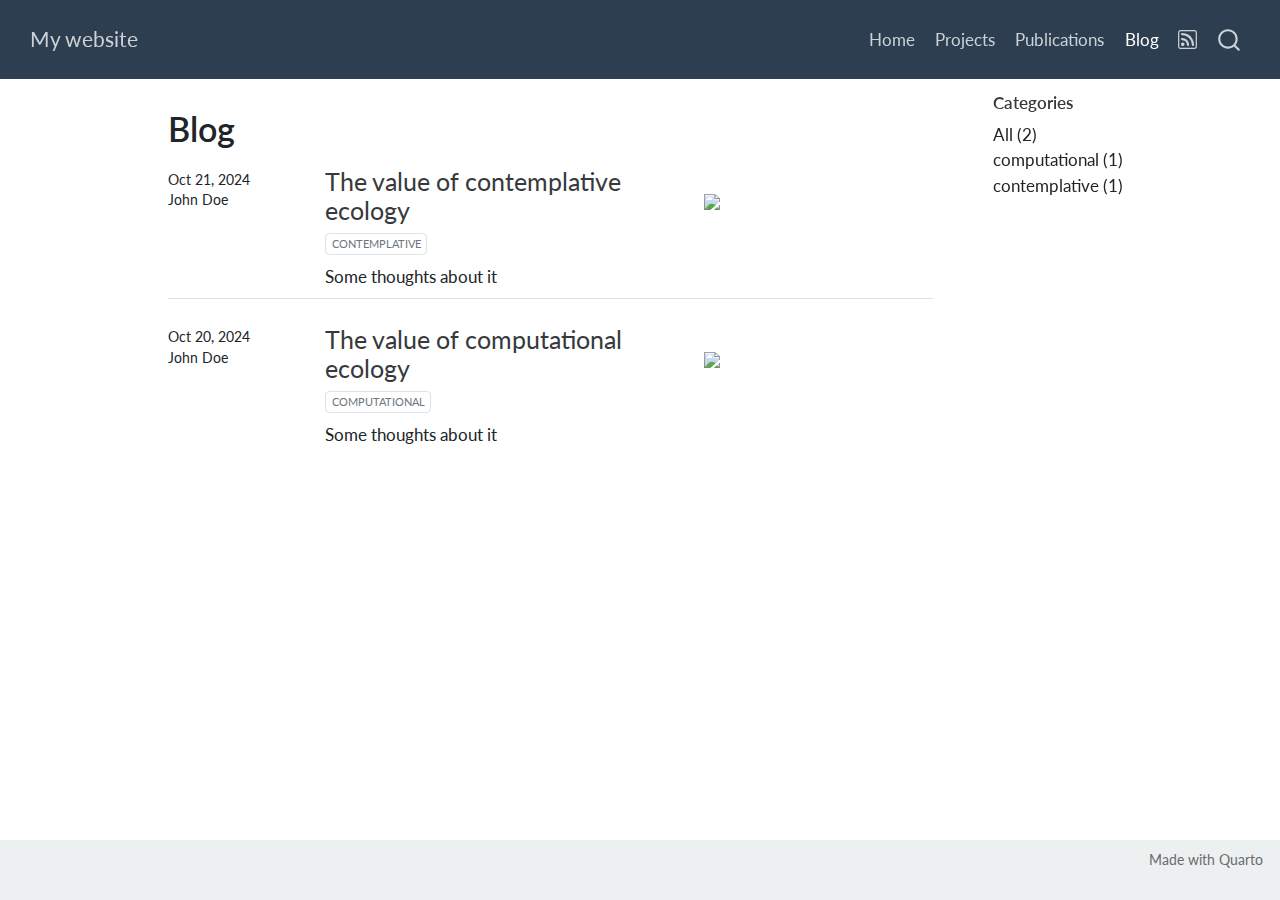
==== Blog.html @ b621f3d0 "Built site for gh-pages" ====
<!DOCTYPE html>
<html xmlns="http://www.w3.org/1999/xhtml" lang="en" xml:lang="en"><head>

<meta charset="utf-8">
<meta name="generator" content="quarto-1.6.40">

<meta name="viewport" content="width=device-width, initial-scale=1.0, user-scalable=yes">


<title>Blog – My website</title>
<style>
code{white-space: pre-wrap;}
span.smallcaps{font-variant: small-caps;}
div.columns{display: flex; gap: min(4vw, 1.5em);}
div.column{flex: auto; overflow-x: auto;}
div.hanging-indent{margin-left: 1.5em; text-indent: -1.5em;}
ul.task-list{list-style: none;}
ul.task-list li input[type="checkbox"] {
  width: 0.8em;
  margin: 0 0.8em 0.2em -1em; /* quarto-specific, see https://github.com/quarto-dev/quarto-cli/issues/4556 */ 
  vertical-align: middle;
}
</style>


<script src="site_libs/quarto-nav/quarto-nav.js"></script>
<script src="site_libs/quarto-nav/headroom.min.js"></script>
<script src="site_libs/clipboard/clipboard.min.js"></script>
<script src="site_libs/quarto-search/autocomplete.umd.js"></script>
<script src="site_libs/quarto-search/fuse.min.js"></script>
<script src="site_libs/quarto-search/quarto-search.js"></script>
<meta name="quarto:offset" content="./">
<script src="site_libs/quarto-listing/list.min.js"></script>
<script src="site_libs/quarto-listing/quarto-listing.js"></script>
<script src="site_libs/quarto-html/quarto.js"></script>
<script src="site_libs/quarto-html/popper.min.js"></script>
<script src="site_libs/quarto-html/tippy.umd.min.js"></script>
<script src="site_libs/quarto-html/anchor.min.js"></script>
<link href="site_libs/quarto-html/tippy.css" rel="stylesheet">
<link href="site_libs/quarto-html/quarto-syntax-highlighting-549806ee2085284f45b00abea8c6df48.css" rel="stylesheet" id="quarto-text-highlighting-styles">
<script src="site_libs/bootstrap/bootstrap.min.js"></script>
<link href="site_libs/bootstrap/bootstrap-icons.css" rel="stylesheet">
<link href="site_libs/bootstrap/bootstrap-86e92653beff6e8cae63ef838de4078b.min.css" rel="stylesheet" append-hash="true" id="quarto-bootstrap" data-mode="light">
<script id="quarto-search-options" type="application/json">{
  "location": "navbar",
  "copy-button": false,
  "collapse-after": 3,
  "panel-placement": "end",
  "type": "overlay",
  "limit": 50,
  "keyboard-shortcut": [
    "f",
    "/",
    "s"
  ],
  "show-item-context": false,
  "language": {
    "search-no-results-text": "No results",
    "search-matching-documents-text": "matching documents",
    "search-copy-link-title": "Copy link to search",
    "search-hide-matches-text": "Hide additional matches",
    "search-more-match-text": "more match in this document",
    "search-more-matches-text": "more matches in this document",
    "search-clear-button-title": "Clear",
    "search-text-placeholder": "",
    "search-detached-cancel-button-title": "Cancel",
    "search-submit-button-title": "Submit",
    "search-label": "Search"
  }
}</script>
<script>

  window.document.addEventListener("DOMContentLoaded", function (_event) {
    const listingTargetEl = window.document.querySelector('#listing-listing .list');
    if (!listingTargetEl) {
      // No listing discovered, do not attach.
      return; 
    }

    const options = {
      valueNames: ['listing-date','listing-title','listing-author','listing-image','listing-description','listing-categories',{ data: ['index'] },{ data: ['categories'] },{ data: ['listing-date-sort'] },{ data: ['listing-file-modified-sort'] }],
      
      searchColumns: ["listing-date","listing-title","listing-author","listing-image","listing-description","listing-categories"],
    };

    window['quarto-listings'] = window['quarto-listings'] || {};
    window['quarto-listings']['listing-listing'] = new List('listing-listing', options);

    if (window['quarto-listing-loaded']) {
      window['quarto-listing-loaded']();
    }
  });

  window.addEventListener('hashchange',() => {
    if (window['quarto-listing-loaded']) {
      window['quarto-listing-loaded']();
    }
  })
  </script>

  <script src="https://cdnjs.cloudflare.com/polyfill/v3/polyfill.min.js?features=es6"></script>
  <script src="https://cdn.jsdelivr.net/npm/mathjax@3/es5/tex-chtml-full.js" type="text/javascript"></script>

<script type="text/javascript">
const typesetMath = (el) => {
  if (window.MathJax) {
    // MathJax Typeset
    window.MathJax.typeset([el]);
  } else if (window.katex) {
    // KaTeX Render
    var mathElements = el.getElementsByClassName("math");
    var macros = [];
    for (var i = 0; i < mathElements.length; i++) {
      var texText = mathElements[i].firstChild;
      if (mathElements[i].tagName == "SPAN") {
        window.katex.render(texText.data, mathElements[i], {
          displayMode: mathElements[i].classList.contains('display'),
          throwOnError: false,
          macros: macros,
          fleqn: false
        });
      }
    }
  }
}
window.Quarto = {
  typesetMath
};
</script>

<link rel="stylesheet" href="styles.css">
<link rel="alternate" type="application/rss+xml" title="My website" href="Blog.xml" data-external="1"><meta property="og:title" content="Blog – My website">
<meta property="og:site_name" content="My website">
<meta name="twitter:title" content="Blog – My website">
<meta name="twitter:card" content="summary">
</head>

<body class="nav-fixed">

<div id="quarto-search-results"></div>
  <header id="quarto-header" class="headroom fixed-top">
    <nav class="navbar navbar-expand-lg " data-bs-theme="dark">
      <div class="navbar-container container-fluid">
      <div class="navbar-brand-container mx-auto">
    <a class="navbar-brand" href="./index.html">
    <span class="navbar-title">My website</span>
    </a>
  </div>
            <div id="quarto-search" class="" title="Search"></div>
          <button class="navbar-toggler" type="button" data-bs-toggle="collapse" data-bs-target="#navbarCollapse" aria-controls="navbarCollapse" role="menu" aria-expanded="false" aria-label="Toggle navigation" onclick="if (window.quartoToggleHeadroom) { window.quartoToggleHeadroom(); }">
  <span class="navbar-toggler-icon"></span>
</button>
          <div class="collapse navbar-collapse" id="navbarCollapse">
            <ul class="navbar-nav navbar-nav-scroll ms-auto">
  <li class="nav-item">
    <a class="nav-link" href="./index.html"> 
<span class="menu-text">Home</span></a>
  </li>  
  <li class="nav-item">
    <a class="nav-link" href="./Projects.html"> 
<span class="menu-text">Projects</span></a>
  </li>  
  <li class="nav-item">
    <a class="nav-link" href="./Publications.html"> 
<span class="menu-text">Publications</span></a>
  </li>  
  <li class="nav-item">
    <a class="nav-link active" href="./Blog.html" aria-current="page"> 
<span class="menu-text">Blog</span></a>
  </li>  
  <li class="nav-item compact">
    <a class="nav-link" href="./index.xml"> <i class="bi bi-rss" role="img">
</i> 
<span class="menu-text"></span></a>
  </li>  
</ul>
          </div> <!-- /navcollapse -->
            <div class="quarto-navbar-tools">
</div>
      </div> <!-- /container-fluid -->
    </nav>
</header>
<!-- content -->
<div id="quarto-content" class="quarto-container page-columns page-rows-contents page-layout-article page-navbar">
<!-- sidebar -->
<!-- margin-sidebar -->
    <div id="quarto-margin-sidebar" class="sidebar margin-sidebar">
    <h5 class="quarto-listing-category-title">Categories</h5><div class="quarto-listing-category category-default"><div class="category" data-category="">All <span class="quarto-category-count">(2)</span></div><div class="category" data-category="Y29tcHV0YXRpb25hbA==">computational <span class="quarto-category-count">(1)</span></div><div class="category" data-category="Y29udGVtcGxhdGl2ZQ==">contemplative <span class="quarto-category-count">(1)</span></div></div></div>
<!-- main -->
<main class="content" id="quarto-document-content">

<header id="title-block-header" class="quarto-title-block default">
<div class="quarto-title">
<h1 class="title">Blog</h1>
</div>



<div class="quarto-title-meta">

    
  
    
  </div>
  


</header>






<div class="quarto-listing quarto-listing-container-default" id="listing-listing">
<div class="list quarto-listing-default">
<div class="quarto-post image-right" data-index="0" data-categories="Y29udGVtcGxhdGl2ZQ==" data-listing-date-sort="1729468800000" data-listing-file-modified-sort="1739900076590" data-listing-date-modified-sort="NaN" data-listing-reading-time-sort="1" data-listing-word-count-sort="1">
<div class="thumbnail">
<p><a href="./posts/another-post.html" class="no-external"></a></p><a href="./posts/another-post.html" class="no-external">
<p class="card-img-top"><img src="projects/contemplation.jpg"  class="thumbnail-image card-img"/></p>
</a><p><a href="./posts/another-post.html" class="no-external"></a></p>
</div>
<div class="body">
<h3 class="no-anchor listing-title">
<a href="./posts/another-post.html" class="no-external">The value of contemplative ecology</a>
</h3>
<div class="listing-subtitle">
<a href="./posts/another-post.html" class="no-external"></a>
</div>
<div class="listing-categories">
<div class="listing-category" onclick="window.quartoListingCategory('Y29udGVtcGxhdGl2ZQ=='); return false;">
contemplative
</div>
</div>
<div class="listing-description">
<a href="./posts/another-post.html" class="no-external">Some thoughts about it</a>
</div>
</div>
<div class="metadata">
<a href="./posts/another-post.html" class="no-external">
<div class="listing-date">
Oct 21, 2024
</div>
<div class="listing-author">
John Doe
</div>
</a>
</div>
</div>
<div class="quarto-post image-right" data-index="1" data-categories="Y29tcHV0YXRpb25hbA==" data-listing-date-sort="1729382400000" data-listing-file-modified-sort="1739900076590" data-listing-date-modified-sort="NaN" data-listing-reading-time-sort="1" data-listing-word-count-sort="1">
<div class="thumbnail">
<p><a href="./posts/new-post.html" class="no-external"></a></p><a href="./posts/new-post.html" class="no-external">
<p class="card-img-top"><img src="projects/code.jpg"  class="thumbnail-image card-img"/></p>
</a><p><a href="./posts/new-post.html" class="no-external"></a></p>
</div>
<div class="body">
<h3 class="no-anchor listing-title">
<a href="./posts/new-post.html" class="no-external">The value of computational ecology</a>
</h3>
<div class="listing-subtitle">
<a href="./posts/new-post.html" class="no-external"></a>
</div>
<div class="listing-categories">
<div class="listing-category" onclick="window.quartoListingCategory('Y29tcHV0YXRpb25hbA=='); return false;">
computational
</div>
</div>
<div class="listing-description">
<a href="./posts/new-post.html" class="no-external">Some thoughts about it</a>
</div>
</div>
<div class="metadata">
<a href="./posts/new-post.html" class="no-external">
<div class="listing-date">
Oct 20, 2024
</div>
<div class="listing-author">
John Doe
</div>
</a>
</div>
</div>
</div>
<div class="listing-no-matching d-none">
No matching items
</div>
</div></main> <!-- /main -->
<script id="quarto-html-after-body" type="application/javascript">
window.document.addEventListener("DOMContentLoaded", function (event) {
  const toggleBodyColorMode = (bsSheetEl) => {
    const mode = bsSheetEl.getAttribute("data-mode");
    const bodyEl = window.document.querySelector("body");
    if (mode === "dark") {
      bodyEl.classList.add("quarto-dark");
      bodyEl.classList.remove("quarto-light");
    } else {
      bodyEl.classList.add("quarto-light");
      bodyEl.classList.remove("quarto-dark");
    }
  }
  const toggleBodyColorPrimary = () => {
    const bsSheetEl = window.document.querySelector("link#quarto-bootstrap");
    if (bsSheetEl) {
      toggleBodyColorMode(bsSheetEl);
    }
  }
  toggleBodyColorPrimary();  
  const icon = "";
  const anchorJS = new window.AnchorJS();
  anchorJS.options = {
    placement: 'right',
    icon: icon
  };
  anchorJS.add('.anchored');
  const isCodeAnnotation = (el) => {
    for (const clz of el.classList) {
      if (clz.startsWith('code-annotation-')) {                     
        return true;
      }
    }
    return false;
  }
  const onCopySuccess = function(e) {
    // button target
    const button = e.trigger;
    // don't keep focus
    button.blur();
    // flash "checked"
    button.classList.add('code-copy-button-checked');
    var currentTitle = button.getAttribute("title");
    button.setAttribute("title", "Copied!");
    let tooltip;
    if (window.bootstrap) {
      button.setAttribute("data-bs-toggle", "tooltip");
      button.setAttribute("data-bs-placement", "left");
      button.setAttribute("data-bs-title", "Copied!");
      tooltip = new bootstrap.Tooltip(button, 
        { trigger: "manual", 
          customClass: "code-copy-button-tooltip",
          offset: [0, -8]});
      tooltip.show();    
    }
    setTimeout(function() {
      if (tooltip) {
        tooltip.hide();
        button.removeAttribute("data-bs-title");
        button.removeAttribute("data-bs-toggle");
        button.removeAttribute("data-bs-placement");
      }
      button.setAttribute("title", currentTitle);
      button.classList.remove('code-copy-button-checked');
    }, 1000);
    // clear code selection
    e.clearSelection();
  }
  const getTextToCopy = function(trigger) {
      const codeEl = trigger.previousElementSibling.cloneNode(true);
      for (const childEl of codeEl.children) {
        if (isCodeAnnotation(childEl)) {
          childEl.remove();
        }
      }
      return codeEl.innerText;
  }
  const clipboard = new window.ClipboardJS('.code-copy-button:not([data-in-quarto-modal])', {
    text: getTextToCopy
  });
  clipboard.on('success', onCopySuccess);
  if (window.document.getElementById('quarto-embedded-source-code-modal')) {
    const clipboardModal = new window.ClipboardJS('.code-copy-button[data-in-quarto-modal]', {
      text: getTextToCopy,
      container: window.document.getElementById('quarto-embedded-source-code-modal')
    });
    clipboardModal.on('success', onCopySuccess);
  }
    var localhostRegex = new RegExp(/^(?:http|https):\/\/localhost\:?[0-9]*\//);
    var mailtoRegex = new RegExp(/^mailto:/);
      var filterRegex = new RegExp("https:\/\/Sara-Baldinelli\.github\.io\/SaraBaldinelli");
    var isInternal = (href) => {
        return filterRegex.test(href) || localhostRegex.test(href) || mailtoRegex.test(href);
    }
    // Inspect non-navigation links and adorn them if external
 	var links = window.document.querySelectorAll('a[href]:not(.nav-link):not(.navbar-brand):not(.toc-action):not(.sidebar-link):not(.sidebar-item-toggle):not(.pagination-link):not(.no-external):not([aria-hidden]):not(.dropdown-item):not(.quarto-navigation-tool):not(.about-link)');
    for (var i=0; i<links.length; i++) {
      const link = links[i];
      if (!isInternal(link.href)) {
        // undo the damage that might have been done by quarto-nav.js in the case of
        // links that we want to consider external
        if (link.dataset.originalHref !== undefined) {
          link.href = link.dataset.originalHref;
        }
      }
    }
  function tippyHover(el, contentFn, onTriggerFn, onUntriggerFn) {
    const config = {
      allowHTML: true,
      maxWidth: 500,
      delay: 100,
      arrow: false,
      appendTo: function(el) {
          return el.parentElement;
      },
      interactive: true,
      interactiveBorder: 10,
      theme: 'quarto',
      placement: 'bottom-start',
    };
    if (contentFn) {
      config.content = contentFn;
    }
    if (onTriggerFn) {
      config.onTrigger = onTriggerFn;
    }
    if (onUntriggerFn) {
      config.onUntrigger = onUntriggerFn;
    }
    window.tippy(el, config); 
  }
  const noterefs = window.document.querySelectorAll('a[role="doc-noteref"]');
  for (var i=0; i<noterefs.length; i++) {
    const ref = noterefs[i];
    tippyHover(ref, function() {
      // use id or data attribute instead here
      let href = ref.getAttribute('data-footnote-href') || ref.getAttribute('href');
      try { href = new URL(href).hash; } catch {}
      const id = href.replace(/^#\/?/, "");
      const note = window.document.getElementById(id);
      if (note) {
        return note.innerHTML;
      } else {
        return "";
      }
    });
  }
  const xrefs = window.document.querySelectorAll('a.quarto-xref');
  const processXRef = (id, note) => {
    // Strip column container classes
    const stripColumnClz = (el) => {
      el.classList.remove("page-full", "page-columns");
      if (el.children) {
        for (const child of el.children) {
          stripColumnClz(child);
        }
      }
    }
    stripColumnClz(note)
    if (id === null || id.startsWith('sec-')) {
      // Special case sections, only their first couple elements
      const container = document.createElement("div");
      if (note.children && note.children.length > 2) {
        container.appendChild(note.children[0].cloneNode(true));
        for (let i = 1; i < note.children.length; i++) {
          const child = note.children[i];
          if (child.tagName === "P" && child.innerText === "") {
            continue;
          } else {
            container.appendChild(child.cloneNode(true));
            break;
          }
        }
        if (window.Quarto?.typesetMath) {
          window.Quarto.typesetMath(container);
        }
        return container.innerHTML
      } else {
        if (window.Quarto?.typesetMath) {
          window.Quarto.typesetMath(note);
        }
        return note.innerHTML;
      }
    } else {
      // Remove any anchor links if they are present
      const anchorLink = note.querySelector('a.anchorjs-link');
      if (anchorLink) {
        anchorLink.remove();
      }
      if (window.Quarto?.typesetMath) {
        window.Quarto.typesetMath(note);
      }
      if (note.classList.contains("callout")) {
        return note.outerHTML;
      } else {
        return note.innerHTML;
      }
    }
  }
  for (var i=0; i<xrefs.length; i++) {
    const xref = xrefs[i];
    tippyHover(xref, undefined, function(instance) {
      instance.disable();
      let url = xref.getAttribute('href');
      let hash = undefined; 
      if (url.startsWith('#')) {
        hash = url;
      } else {
        try { hash = new URL(url).hash; } catch {}
      }
      if (hash) {
        const id = hash.replace(/^#\/?/, "");
        const note = window.document.getElementById(id);
        if (note !== null) {
          try {
            const html = processXRef(id, note.cloneNode(true));
            instance.setContent(html);
          } finally {
            instance.enable();
            instance.show();
          }
        } else {
          // See if we can fetch this
          fetch(url.split('#')[0])
          .then(res => res.text())
          .then(html => {
            const parser = new DOMParser();
            const htmlDoc = parser.parseFromString(html, "text/html");
            const note = htmlDoc.getElementById(id);
            if (note !== null) {
              const html = processXRef(id, note);
              instance.setContent(html);
            } 
          }).finally(() => {
            instance.enable();
            instance.show();
          });
        }
      } else {
        // See if we can fetch a full url (with no hash to target)
        // This is a special case and we should probably do some content thinning / targeting
        fetch(url)
        .then(res => res.text())
        .then(html => {
          const parser = new DOMParser();
          const htmlDoc = parser.parseFromString(html, "text/html");
          const note = htmlDoc.querySelector('main.content');
          if (note !== null) {
            // This should only happen for chapter cross references
            // (since there is no id in the URL)
            // remove the first header
            if (note.children.length > 0 && note.children[0].tagName === "HEADER") {
              note.children[0].remove();
            }
            const html = processXRef(null, note);
            instance.setContent(html);
          } 
        }).finally(() => {
          instance.enable();
          instance.show();
        });
      }
    }, function(instance) {
    });
  }
      let selectedAnnoteEl;
      const selectorForAnnotation = ( cell, annotation) => {
        let cellAttr = 'data-code-cell="' + cell + '"';
        let lineAttr = 'data-code-annotation="' +  annotation + '"';
        const selector = 'span[' + cellAttr + '][' + lineAttr + ']';
        return selector;
      }
      const selectCodeLines = (annoteEl) => {
        const doc = window.document;
        const targetCell = annoteEl.getAttribute("data-target-cell");
        const targetAnnotation = annoteEl.getAttribute("data-target-annotation");
        const annoteSpan = window.document.querySelector(selectorForAnnotation(targetCell, targetAnnotation));
        const lines = annoteSpan.getAttribute("data-code-lines").split(",");
        const lineIds = lines.map((line) => {
          return targetCell + "-" + line;
        })
        let top = null;
        let height = null;
        let parent = null;
        if (lineIds.length > 0) {
            //compute the position of the single el (top and bottom and make a div)
            const el = window.document.getElementById(lineIds[0]);
            top = el.offsetTop;
            height = el.offsetHeight;
            parent = el.parentElement.parentElement;
          if (lineIds.length > 1) {
            const lastEl = window.document.getElementById(lineIds[lineIds.length - 1]);
            const bottom = lastEl.offsetTop + lastEl.offsetHeight;
            height = bottom - top;
          }
          if (top !== null && height !== null && parent !== null) {
            // cook up a div (if necessary) and position it 
            let div = window.document.getElementById("code-annotation-line-highlight");
            if (div === null) {
              div = window.document.createElement("div");
              div.setAttribute("id", "code-annotation-line-highlight");
              div.style.position = 'absolute';
              parent.appendChild(div);
            }
            div.style.top = top - 2 + "px";
            div.style.height = height + 4 + "px";
            div.style.left = 0;
            let gutterDiv = window.document.getElementById("code-annotation-line-highlight-gutter");
            if (gutterDiv === null) {
              gutterDiv = window.document.createElement("div");
              gutterDiv.setAttribute("id", "code-annotation-line-highlight-gutter");
              gutterDiv.style.position = 'absolute';
              const codeCell = window.document.getElementById(targetCell);
              const gutter = codeCell.querySelector('.code-annotation-gutter');
              gutter.appendChild(gutterDiv);
            }
            gutterDiv.style.top = top - 2 + "px";
            gutterDiv.style.height = height + 4 + "px";
          }
          selectedAnnoteEl = annoteEl;
        }
      };
      const unselectCodeLines = () => {
        const elementsIds = ["code-annotation-line-highlight", "code-annotation-line-highlight-gutter"];
        elementsIds.forEach((elId) => {
          const div = window.document.getElementById(elId);
          if (div) {
            div.remove();
          }
        });
        selectedAnnoteEl = undefined;
      };
        // Handle positioning of the toggle
    window.addEventListener(
      "resize",
      throttle(() => {
        elRect = undefined;
        if (selectedAnnoteEl) {
          selectCodeLines(selectedAnnoteEl);
        }
      }, 10)
    );
    function throttle(fn, ms) {
    let throttle = false;
    let timer;
      return (...args) => {
        if(!throttle) { // first call gets through
            fn.apply(this, args);
            throttle = true;
        } else { // all the others get throttled
            if(timer) clearTimeout(timer); // cancel #2
            timer = setTimeout(() => {
              fn.apply(this, args);
              timer = throttle = false;
            }, ms);
        }
      };
    }
      // Attach click handler to the DT
      const annoteDls = window.document.querySelectorAll('dt[data-target-cell]');
      for (const annoteDlNode of annoteDls) {
        annoteDlNode.addEventListener('click', (event) => {
          const clickedEl = event.target;
          if (clickedEl !== selectedAnnoteEl) {
            unselectCodeLines();
            const activeEl = window.document.querySelector('dt[data-target-cell].code-annotation-active');
            if (activeEl) {
              activeEl.classList.remove('code-annotation-active');
            }
            selectCodeLines(clickedEl);
            clickedEl.classList.add('code-annotation-active');
          } else {
            // Unselect the line
            unselectCodeLines();
            clickedEl.classList.remove('code-annotation-active');
          }
        });
      }
  const findCites = (el) => {
    const parentEl = el.parentElement;
    if (parentEl) {
      const cites = parentEl.dataset.cites;
      if (cites) {
        return {
          el,
          cites: cites.split(' ')
        };
      } else {
        return findCites(el.parentElement)
      }
    } else {
      return undefined;
    }
  };
  var bibliorefs = window.document.querySelectorAll('a[role="doc-biblioref"]');
  for (var i=0; i<bibliorefs.length; i++) {
    const ref = bibliorefs[i];
    const citeInfo = findCites(ref);
    if (citeInfo) {
      tippyHover(citeInfo.el, function() {
        var popup = window.document.createElement('div');
        citeInfo.cites.forEach(function(cite) {
          var citeDiv = window.document.createElement('div');
          citeDiv.classList.add('hanging-indent');
          citeDiv.classList.add('csl-entry');
          var biblioDiv = window.document.getElementById('ref-' + cite);
          if (biblioDiv) {
            citeDiv.innerHTML = biblioDiv.innerHTML;
          }
          popup.appendChild(citeDiv);
        });
        return popup.innerHTML;
      });
    }
  }
});
</script>
</div> <!-- /content -->
<footer class="footer">
  <div class="nav-footer">
    <div class="nav-footer-left">
      &nbsp;
    </div>   
    <div class="nav-footer-center">
      &nbsp;
    </div>
    <div class="nav-footer-right">
<p>Made with Quarto</p>
</div>
  </div>
</footer>




</body></html>
---- site_libs/quarto-html/tippy.css ----
.tippy-box[data-animation=fade][data-state=hidden]{opacity:0}[data-tippy-root]{max-width:calc(100vw - 10px)}.tippy-box{position:relative;background-color:#333;color:#fff;border-radius:4px;font-size:14px;line-height:1.4;white-space:normal;outline:0;transition-property:transform,visibility,opacity}.tippy-box[data-placement^=top]>.tippy-arrow{bottom:0}.tippy-box[data-placement^=top]>.tippy-arrow:before{bottom:-7px;left:0;border-width:8px 8px 0;border-top-color:initial;transform-origin:center top}.tippy-box[data-placement^=bottom]>.tippy-arrow{top:0}.tippy-box[data-placement^=bottom]>.tippy-arrow:before{top:-7px;left:0;border-width:0 8px 8px;border-bottom-color:initial;transform-origin:center bottom}.tippy-box[data-placement^=left]>.tippy-arrow{right:0}.tippy-box[data-placement^=left]>.tippy-arrow:before{border-width:8px 0 8px 8px;border-left-color:initial;right:-7px;transform-origin:center left}.tippy-box[data-placement^=right]>.tippy-arrow{left:0}.tippy-box[data-placement^=right]>.tippy-arrow:before{left:-7px;border-width:8px 8px 8px 0;border-right-color:initial;transform-origin:center right}.tippy-box[data-inertia][data-state=visible]{transition-timing-function:cubic-bezier(.54,1.5,.38,1.11)}.tippy-arrow{width:16px;height:16px;color:#333}.tippy-arrow:before{content:"";position:absolute;border-color:transparent;border-style:solid}.tippy-content{position:relative;padding:5px 9px;z-index:1}
---- site_libs/quarto-html/quarto-syntax-highlighting-549806ee2085284f45b00abea8c6df48.css ----
/* quarto syntax highlight colors */
:root {
  --quarto-hl-ot-color: #003B4F;
  --quarto-hl-at-color: #657422;
  --quarto-hl-ss-color: #20794D;
  --quarto-hl-an-color: #5E5E5E;
  --quarto-hl-fu-color: #4758AB;
  --quarto-hl-st-color: #20794D;
  --quarto-hl-cf-color: #003B4F;
  --quarto-hl-op-color: #5E5E5E;
  --quarto-hl-er-color: #AD0000;
  --quarto-hl-bn-color: #AD0000;
  --quarto-hl-al-color: #AD0000;
  --quarto-hl-va-color: #111111;
  --quarto-hl-bu-color: inherit;
  --quarto-hl-ex-color: inherit;
  --quarto-hl-pp-color: #AD0000;
  --quarto-hl-in-color: #5E5E5E;
  --quarto-hl-vs-color: #20794D;
  --quarto-hl-wa-color: #5E5E5E;
  --quarto-hl-do-color: #5E5E5E;
  --quarto-hl-im-color: #00769E;
  --quarto-hl-ch-color: #20794D;
  --quarto-hl-dt-color: #AD0000;
  --quarto-hl-fl-color: #AD0000;
  --quarto-hl-co-color: #5E5E5E;
  --quarto-hl-cv-color: #5E5E5E;
  --quarto-hl-cn-color: #8f5902;
  --quarto-hl-sc-color: #5E5E5E;
  --quarto-hl-dv-color: #AD0000;
  --quarto-hl-kw-color: #003B4F;
}

/* other quarto variables */
:root {
  --quarto-font-monospace: SFMono-Regular, Menlo, Monaco, Consolas, "Liberation Mono", "Courier New", monospace;
}

pre > code.sourceCode > span {
  color: #003B4F;
}

code span {
  color: #003B4F;
}

code.sourceCode > span {
  color: #003B4F;
}

div.sourceCode,
div.sourceCode pre.sourceCode {
  color: #003B4F;
}

code span.ot {
  color: #003B4F;
  font-style: inherit;
}

code span.at {
  color: #657422;
  font-style: inherit;
}

code span.ss {
  color: #20794D;
  font-style: inherit;
}

code span.an {
  color: #5E5E5E;
  font-style: inherit;
}

code span.fu {
  color: #4758AB;
  font-style: inherit;
}

code span.st {
  color: #20794D;
  font-style: inherit;
}

code span.cf {
  color: #003B4F;
  font-weight: bold;
  font-style: inherit;
}

code span.op {
  color: #5E5E5E;
  font-style: inherit;
}

code span.er {
  color: #AD0000;
  font-style: inherit;
}

code span.bn {
  color: #AD0000;
  font-style: inherit;
}

code span.al {
  color: #AD0000;
  font-style: inherit;
}

code span.va {
  color: #111111;
  font-style: inherit;
}

code span.bu {
  font-style: inherit;
}

code span.ex {
  font-style: inherit;
}

code span.pp {
  color: #AD0000;
  font-style: inherit;
}

code span.in {
  color: #5E5E5E;
  font-style: inherit;
}

code span.vs {
  color: #20794D;
  font-style: inherit;
}

code span.wa {
  color: #5E5E5E;
  font-style: italic;
}

code span.do {
  color: #5E5E5E;
  font-style: italic;
}

code span.im {
  color: #00769E;
  font-style: inherit;
}

code span.ch {
  color: #20794D;
  font-style: inherit;
}

code span.dt {
  color: #AD0000;
  font-style: inherit;
}

code span.fl {
  color: #AD0000;
  font-style: inherit;
}

code span.co {
  color: #5E5E5E;
  font-style: inherit;
}

code span.cv {
  color: #5E5E5E;
  font-style: italic;
}

code span.cn {
  color: #8f5902;
  font-style: inherit;
}

code span.sc {
  color: #5E5E5E;
  font-style: inherit;
}

code span.dv {
  color: #AD0000;
  font-style: inherit;
}

code span.kw {
  color: #003B4F;
  font-weight: bold;
  font-style: inherit;
}

.prevent-inlining {
  content: "</";
}

/*# sourceMappingURL=ae99138f4fbc2fb4c9f5e5cd69c22459.css.map */
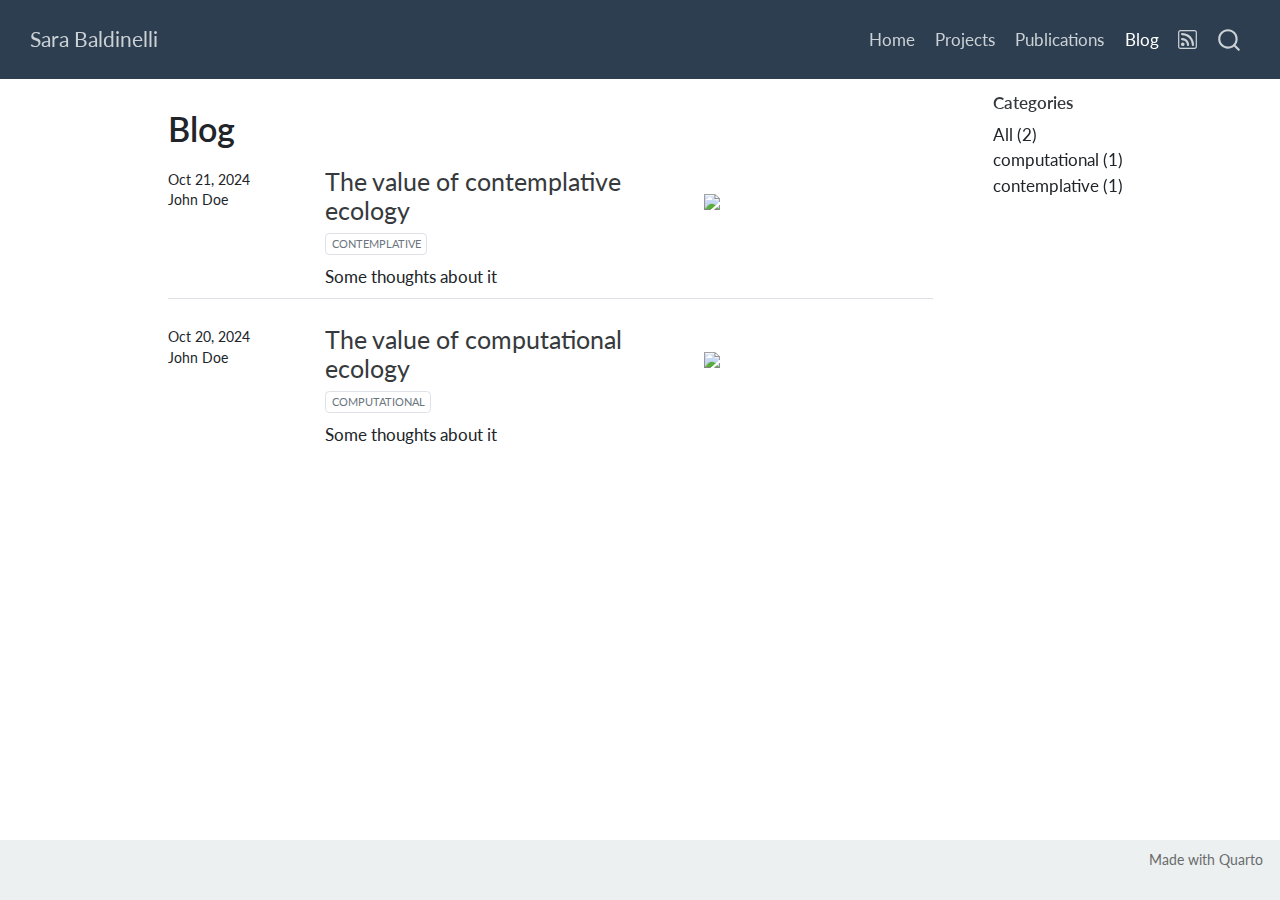
==== commit 7d0c038d: "Built site for gh-pages" ====
--- a/Blog.html
+++ b/Blog.html
@@ -7,7 +7,7 @@
 <meta name="viewport" content="width=device-width, initial-scale=1.0, user-scalable=yes">
 
 
-<title>Blog – My website</title>
+<title>Blog – Sara Baldinelli</title>
 <style>
 code{white-space: pre-wrap;}
 span.smallcaps{font-variant: small-caps;}
@@ -129,9 +129,9 @@
 </script>
 
 <link rel="stylesheet" href="styles.css">
-<link rel="alternate" type="application/rss+xml" title="My website" href="Blog.xml" data-external="1"><meta property="og:title" content="Blog – My website">
-<meta property="og:site_name" content="My website">
-<meta name="twitter:title" content="Blog – My website">
+<link rel="alternate" type="application/rss+xml" title="Sara Baldinelli" href="Blog.xml" data-external="1"><meta property="og:title" content="Blog – Sara Baldinelli">
+<meta property="og:site_name" content="Sara Baldinelli">
+<meta name="twitter:title" content="Blog – Sara Baldinelli">
 <meta name="twitter:card" content="summary">
 </head>
 
@@ -143,7 +143,7 @@
       <div class="navbar-container container-fluid">
       <div class="navbar-brand-container mx-auto">
     <a class="navbar-brand" href="./index.html">
-    <span class="navbar-title">My website</span>
+    <span class="navbar-title">Sara Baldinelli</span>
     </a>
   </div>
             <div id="quarto-search" class="" title="Search"></div>
@@ -214,7 +214,7 @@
 
 <div class="quarto-listing quarto-listing-container-default" id="listing-listing">
 <div class="list quarto-listing-default">
-<div class="quarto-post image-right" data-index="0" data-categories="Y29udGVtcGxhdGl2ZQ==" data-listing-date-sort="1729468800000" data-listing-file-modified-sort="1739900076590" data-listing-date-modified-sort="NaN" data-listing-reading-time-sort="1" data-listing-word-count-sort="1">
+<div class="quarto-post image-right" data-index="0" data-categories="Y29udGVtcGxhdGl2ZQ==" data-listing-date-sort="1729468800000" data-listing-file-modified-sort="1739902090504" data-listing-date-modified-sort="NaN" data-listing-reading-time-sort="1" data-listing-word-count-sort="1">
 <div class="thumbnail">
 <p><a href="./posts/another-post.html" class="no-external"></a></p><a href="./posts/another-post.html" class="no-external">
 <p class="card-img-top"><img src="projects/contemplation.jpg"  class="thumbnail-image card-img"/></p>
@@ -247,7 +247,7 @@
 </a>
 </div>
 </div>
-<div class="quarto-post image-right" data-index="1" data-categories="Y29tcHV0YXRpb25hbA==" data-listing-date-sort="1729382400000" data-listing-file-modified-sort="1739900076590" data-listing-date-modified-sort="NaN" data-listing-reading-time-sort="1" data-listing-word-count-sort="1">
+<div class="quarto-post image-right" data-index="1" data-categories="Y29tcHV0YXRpb25hbA==" data-listing-date-sort="1729382400000" data-listing-file-modified-sort="1739902090504" data-listing-date-modified-sort="NaN" data-listing-reading-time-sort="1" data-listing-word-count-sort="1">
 <div class="thumbnail">
 <p><a href="./posts/new-post.html" class="no-external"></a></p><a href="./posts/new-post.html" class="no-external">
 <p class="card-img-top"><img src="projects/code.jpg"  class="thumbnail-image card-img"/></p>
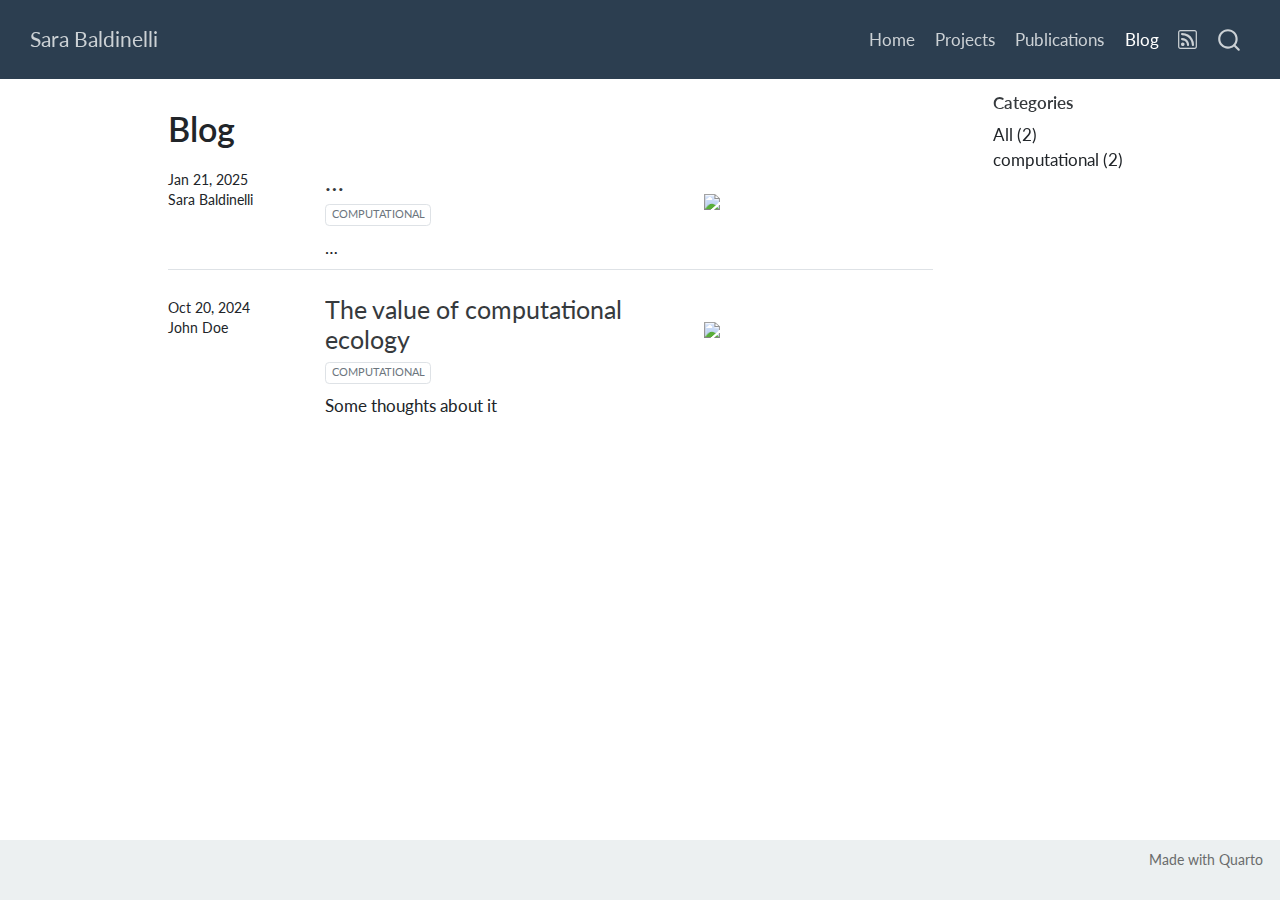
==== commit a1a20be1: "Built site for gh-pages" ====
--- a/Blog.html
+++ b/Blog.html
@@ -185,7 +185,7 @@
 <!-- sidebar -->
 <!-- margin-sidebar -->
     <div id="quarto-margin-sidebar" class="sidebar margin-sidebar">
-    <h5 class="quarto-listing-category-title">Categories</h5><div class="quarto-listing-category category-default"><div class="category" data-category="">All <span class="quarto-category-count">(2)</span></div><div class="category" data-category="Y29tcHV0YXRpb25hbA==">computational <span class="quarto-category-count">(1)</span></div><div class="category" data-category="Y29udGVtcGxhdGl2ZQ==">contemplative <span class="quarto-category-count">(1)</span></div></div></div>
+    <h5 class="quarto-listing-category-title">Categories</h5><div class="quarto-listing-category category-default"><div class="category" data-category="">All <span class="quarto-category-count">(2)</span></div><div class="category" data-category="Y29tcHV0YXRpb25hbA==">computational <span class="quarto-category-count">(2)</span></div></div></div>
 <!-- main -->
 <main class="content" id="quarto-document-content">
 
@@ -214,40 +214,40 @@
 
 <div class="quarto-listing quarto-listing-container-default" id="listing-listing">
 <div class="list quarto-listing-default">
-<div class="quarto-post image-right" data-index="0" data-categories="Y29udGVtcGxhdGl2ZQ==" data-listing-date-sort="1729468800000" data-listing-file-modified-sort="1739902090504" data-listing-date-modified-sort="NaN" data-listing-reading-time-sort="1" data-listing-word-count-sort="1">
+<div class="quarto-post image-right" data-index="0" data-categories="Y29tcHV0YXRpb25hbA==" data-listing-date-sort="1737417600000" data-listing-file-modified-sort="1739965895996" data-listing-date-modified-sort="NaN" data-listing-reading-time-sort="1" data-listing-word-count-sort="1">
 <div class="thumbnail">
 <p><a href="./posts/another-post.html" class="no-external"></a></p><a href="./posts/another-post.html" class="no-external">
-<p class="card-img-top"><img src="projects/contemplation.jpg"  class="thumbnail-image card-img"/></p>
+<p class="card-img-top"><img src="projects/image.jpg"  class="thumbnail-image card-img"/></p>
 </a><p><a href="./posts/another-post.html" class="no-external"></a></p>
 </div>
 <div class="body">
 <h3 class="no-anchor listing-title">
-<a href="./posts/another-post.html" class="no-external">The value of contemplative ecology</a>
+<a href="./posts/another-post.html" class="no-external">…</a>
 </h3>
 <div class="listing-subtitle">
 <a href="./posts/another-post.html" class="no-external"></a>
 </div>
 <div class="listing-categories">
-<div class="listing-category" onclick="window.quartoListingCategory('Y29udGVtcGxhdGl2ZQ=='); return false;">
-contemplative
+<div class="listing-category" onclick="window.quartoListingCategory('Y29tcHV0YXRpb25hbA=='); return false;">
+computational
 </div>
 </div>
 <div class="listing-description">
-<a href="./posts/another-post.html" class="no-external">Some thoughts about it</a>
+<a href="./posts/another-post.html" class="no-external">…</a>
 </div>
 </div>
 <div class="metadata">
 <a href="./posts/another-post.html" class="no-external">
 <div class="listing-date">
-Oct 21, 2024
+Jan 21, 2025
 </div>
 <div class="listing-author">
-John Doe
+Sara Baldinelli
 </div>
 </a>
 </div>
 </div>
-<div class="quarto-post image-right" data-index="1" data-categories="Y29tcHV0YXRpb25hbA==" data-listing-date-sort="1729382400000" data-listing-file-modified-sort="1739902090504" data-listing-date-modified-sort="NaN" data-listing-reading-time-sort="1" data-listing-word-count-sort="1">
+<div class="quarto-post image-right" data-index="1" data-categories="Y29tcHV0YXRpb25hbA==" data-listing-date-sort="1729382400000" data-listing-file-modified-sort="1739965895996" data-listing-date-modified-sort="NaN" data-listing-reading-time-sort="1" data-listing-word-count-sort="1">
 <div class="thumbnail">
 <p><a href="./posts/new-post.html" class="no-external"></a></p><a href="./posts/new-post.html" class="no-external">
 <p class="card-img-top"><img src="projects/code.jpg"  class="thumbnail-image card-img"/></p>
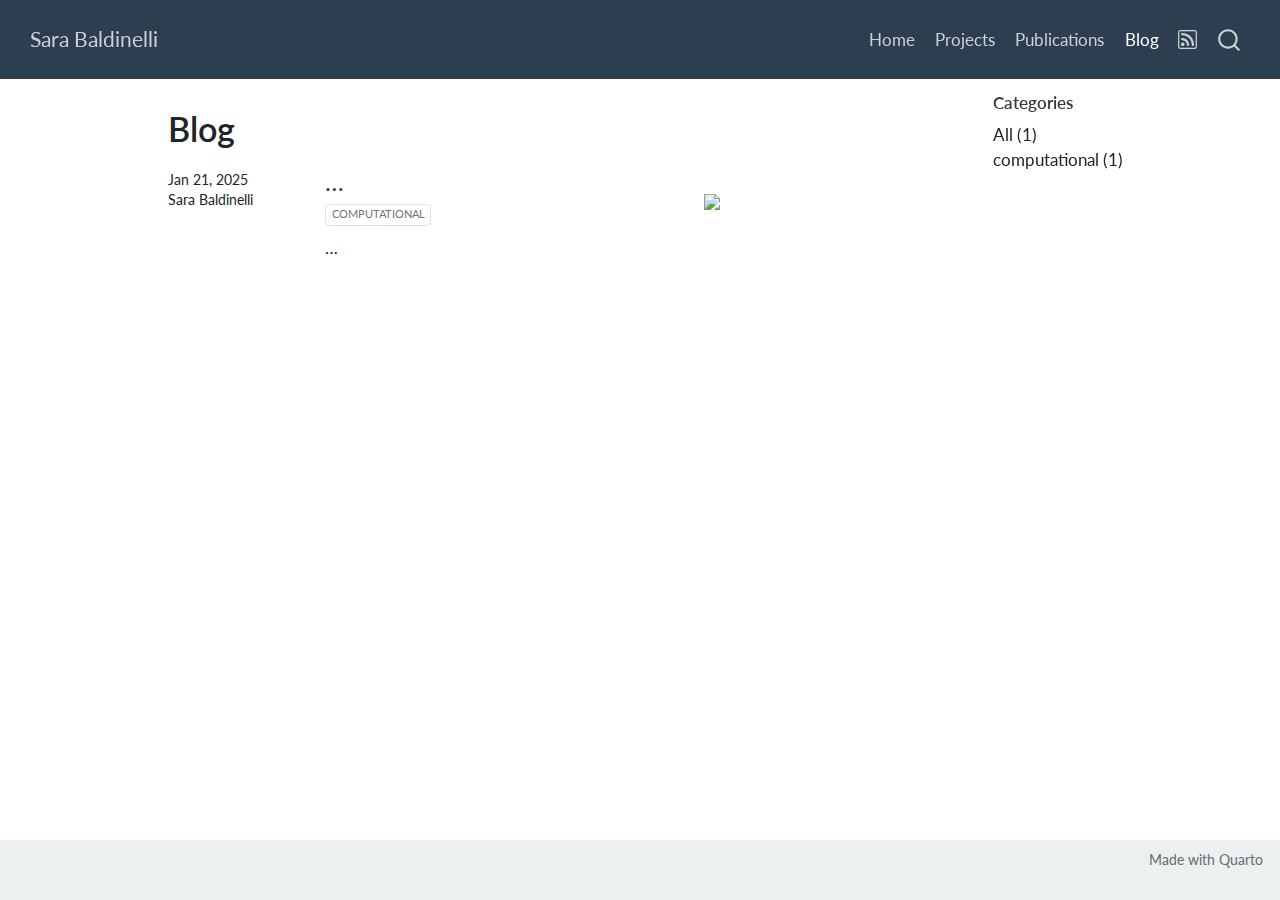
==== commit 88e9988b: "Built site for gh-pages" ====
--- a/Blog.html
+++ b/Blog.html
@@ -185,7 +185,7 @@
 <!-- sidebar -->
 <!-- margin-sidebar -->
     <div id="quarto-margin-sidebar" class="sidebar margin-sidebar">
-    <h5 class="quarto-listing-category-title">Categories</h5><div class="quarto-listing-category category-default"><div class="category" data-category="">All <span class="quarto-category-count">(2)</span></div><div class="category" data-category="Y29tcHV0YXRpb25hbA==">computational <span class="quarto-category-count">(2)</span></div></div></div>
+    <h5 class="quarto-listing-category-title">Categories</h5><div class="quarto-listing-category category-default"><div class="category" data-category="">All <span class="quarto-category-count">(1)</span></div><div class="category" data-category="Y29tcHV0YXRpb25hbA==">computational <span class="quarto-category-count">(1)</span></div></div></div>
 <!-- main -->
 <main class="content" id="quarto-document-content">
 
@@ -214,7 +214,7 @@
 
 <div class="quarto-listing quarto-listing-container-default" id="listing-listing">
 <div class="list quarto-listing-default">
-<div class="quarto-post image-right" data-index="0" data-categories="Y29tcHV0YXRpb25hbA==" data-listing-date-sort="1737417600000" data-listing-file-modified-sort="1739965895996" data-listing-date-modified-sort="NaN" data-listing-reading-time-sort="1" data-listing-word-count-sort="1">
+<div class="quarto-post image-right" data-index="0" data-categories="Y29tcHV0YXRpb25hbA==" data-listing-date-sort="1737417600000" data-listing-file-modified-sort="1739965924317" data-listing-date-modified-sort="NaN" data-listing-reading-time-sort="1" data-listing-word-count-sort="1">
 <div class="thumbnail">
 <p><a href="./posts/another-post.html" class="no-external"></a></p><a href="./posts/another-post.html" class="no-external">
 <p class="card-img-top"><img src="projects/image.jpg"  class="thumbnail-image card-img"/></p>
@@ -243,39 +243,6 @@
 </div>
 <div class="listing-author">
 Sara Baldinelli
-</div>
-</a>
-</div>
-</div>
-<div class="quarto-post image-right" data-index="1" data-categories="Y29tcHV0YXRpb25hbA==" data-listing-date-sort="1729382400000" data-listing-file-modified-sort="1739965895996" data-listing-date-modified-sort="NaN" data-listing-reading-time-sort="1" data-listing-word-count-sort="1">
-<div class="thumbnail">
-<p><a href="./posts/new-post.html" class="no-external"></a></p><a href="./posts/new-post.html" class="no-external">
-<p class="card-img-top"><img src="projects/code.jpg"  class="thumbnail-image card-img"/></p>
-</a><p><a href="./posts/new-post.html" class="no-external"></a></p>
-</div>
-<div class="body">
-<h3 class="no-anchor listing-title">
-<a href="./posts/new-post.html" class="no-external">The value of computational ecology</a>
-</h3>
-<div class="listing-subtitle">
-<a href="./posts/new-post.html" class="no-external"></a>
-</div>
-<div class="listing-categories">
-<div class="listing-category" onclick="window.quartoListingCategory('Y29tcHV0YXRpb25hbA=='); return false;">
-computational
-</div>
-</div>
-<div class="listing-description">
-<a href="./posts/new-post.html" class="no-external">Some thoughts about it</a>
-</div>
-</div>
-<div class="metadata">
-<a href="./posts/new-post.html" class="no-external">
-<div class="listing-date">
-Oct 20, 2024
-</div>
-<div class="listing-author">
-John Doe
 </div>
 </a>
 </div>
